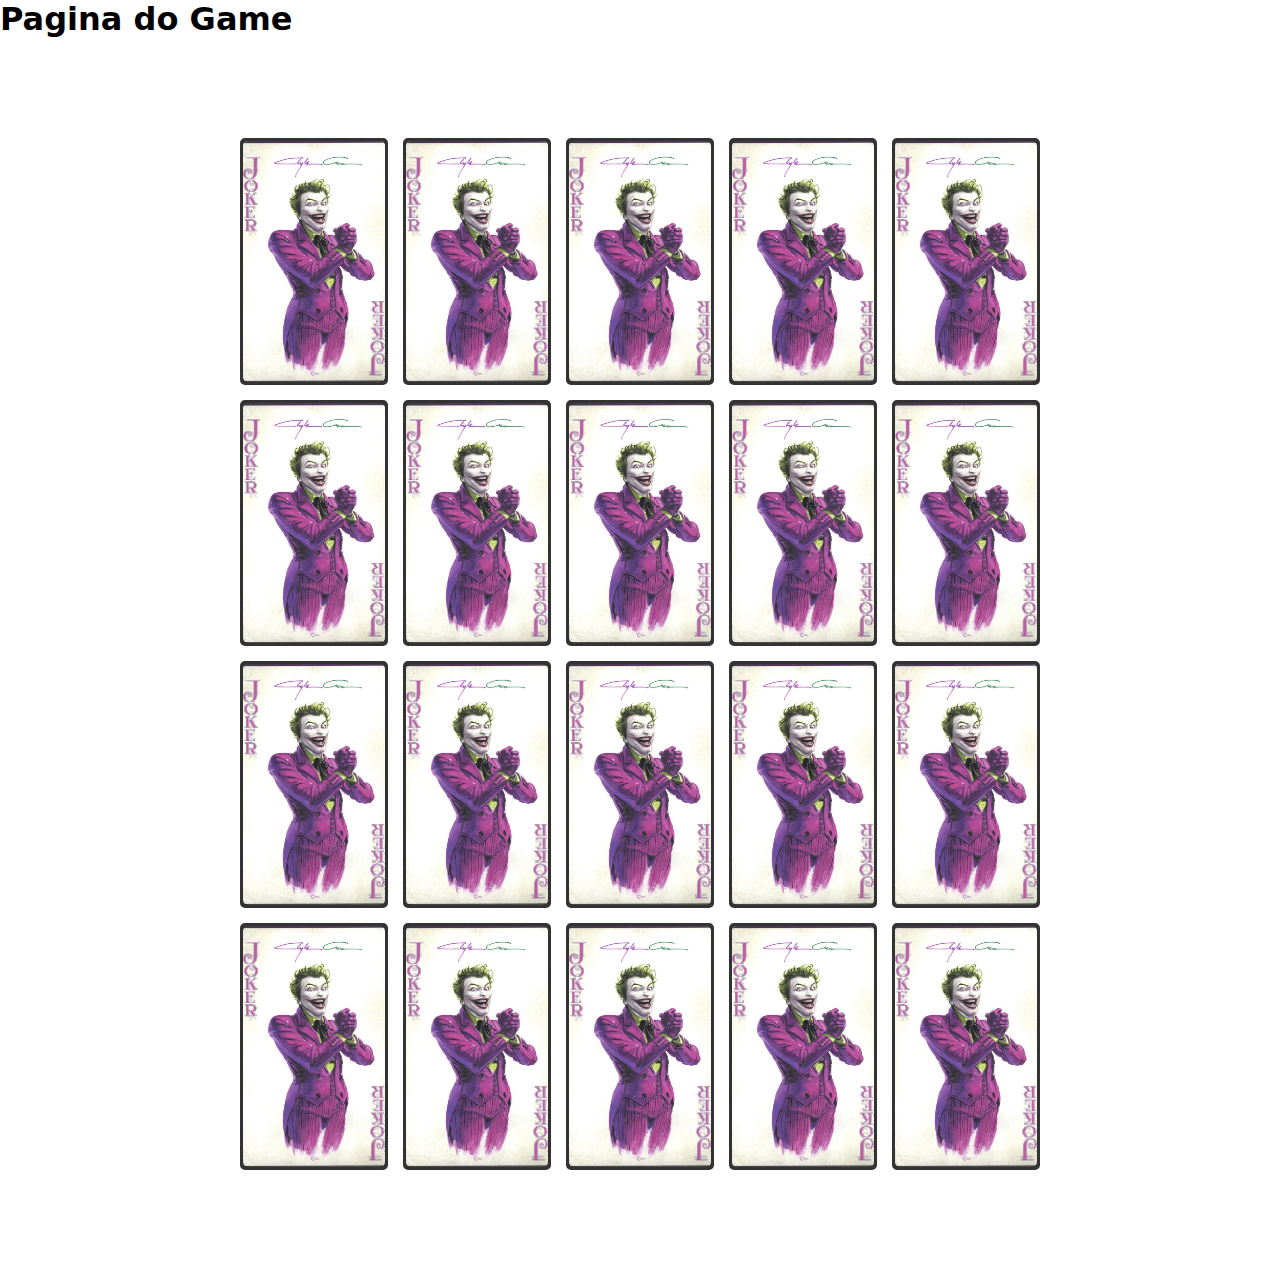
==== pages/game.html @ 57e4dd9c "jogo da memoria" ====
<!DOCTYPE html>
<html lang="en">
<head>
    <meta charset="UTF-8">
    <meta name="viewport" content="width=device-width, initial-scale=1.0">
    <title>Jogo da Memoria</title>
    <!-- css -->
     <link rel="stylesheet" href="../css/reset.css">
     <link rel="stylesheet" href="../css/game.css">
</head>
<body>
    <h1>Pagina do Game</h1>

    <div class="grid">
    </div>
     


    <script src="../js/game.js"></script>
</body>
</html>
---- css/game.css ----
.grid{
    display: grid;
    width: 100%;
    max-width: 800px;
    grid-template-columns: repeat(5, 1fr);
    gap: 15px;
    margin: 100px auto;
}

.card{
    aspect-ratio: 3/5;/*proporção da card*/
    width: 100%;
    border-radius: 5px;
    position: relative;
    transition: all 400ms ease;
    transform-style: preserve-3d;/*preserva style de 3d*/
    border: solid 3px #333;
    background-color: #333;
}

.face{
    width: 100%;
    height: 100%;
    position: absolute;
    background-size: cover;
    background-position: center;
    border-radius: 5px;
}

.front{
transform: rotateY(180deg);
}

.back{/*manipulando uma imagem no css*/
    background-image: url('../img/Riddler_.png');
    backface-visibility: hidden;/*a parte de trás será hidden*/
    
}

.reveal-card{
    transform: rotateY(180deg);/*animation de rotate*/
    
}

.disabled-card{
    filter: saturate(0);
    opacity: 0.5;
    animation: acertou .4s;
    transition: filter .3s;
}




@keyframes acertou {
    0%{
        scale: .97;
    }

    50%{
        scale: .94
    }

    10%{
        scale: 1;
    }
}



/* ============ mobile ================= */

@media (max-width: 800px){

    .grid{
        display: grid;
        width: 100%;
        max-width: 800px;
        grid-template-columns: repeat(4, 1fr);
        gap: 15px;
        margin: 100px auto;
    }
}
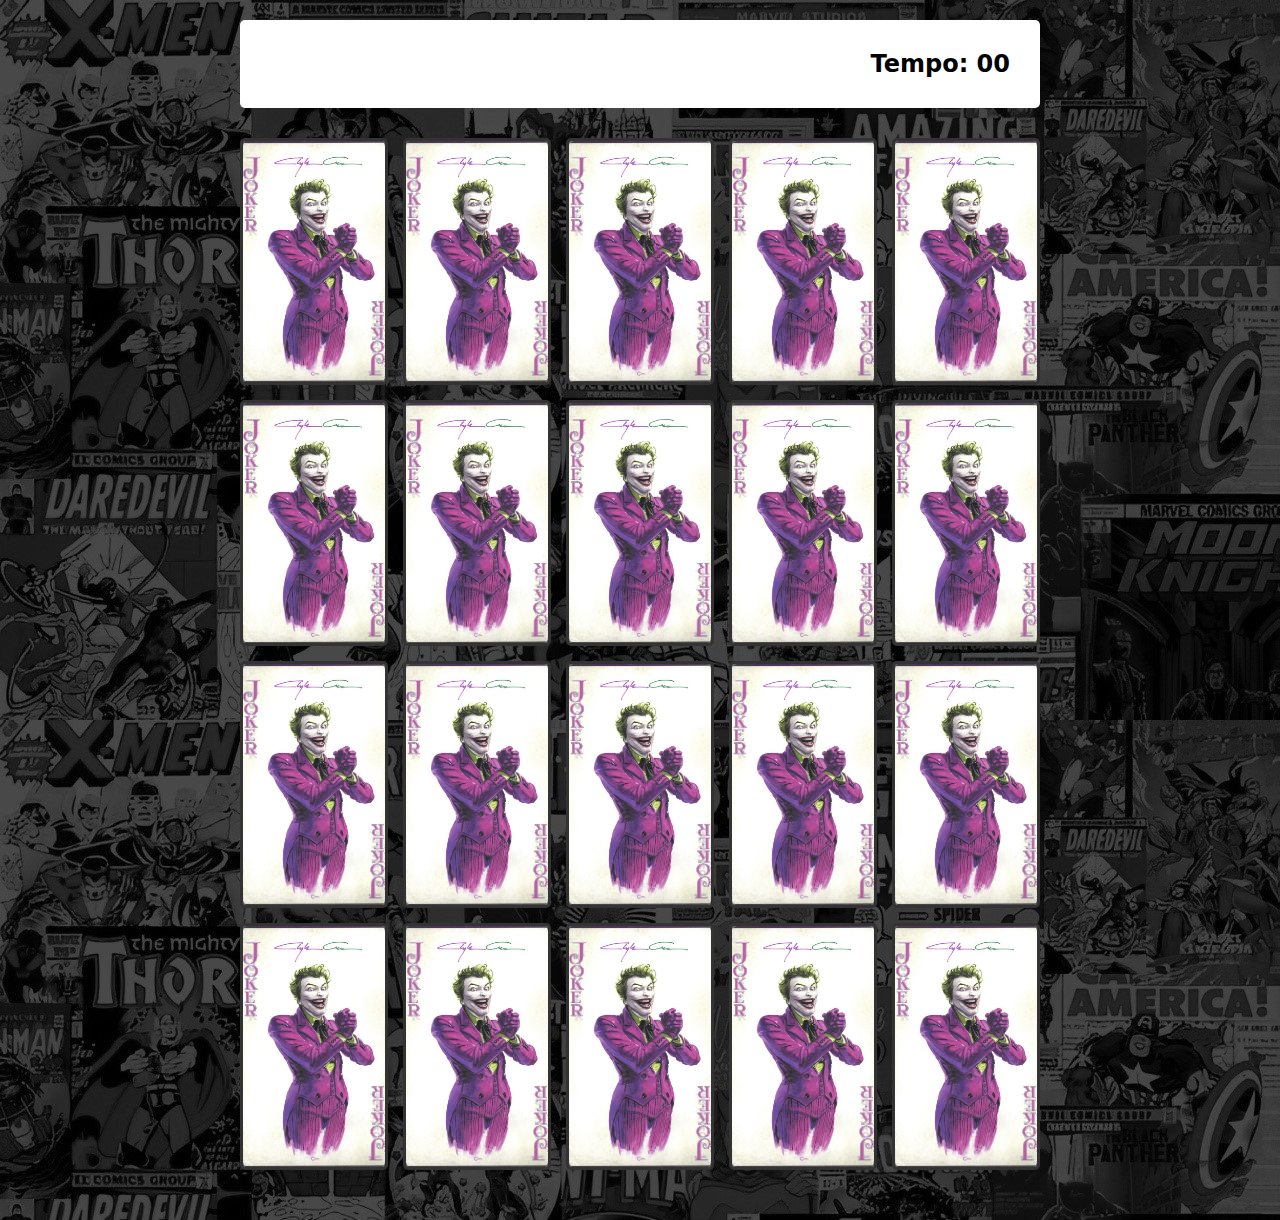
==== commit 28aed336: "estilo do fundo e timer" ====
--- a/pages/game.html
+++ b/pages/game.html
@@ -9,10 +9,18 @@
      <link rel="stylesheet" href="../css/game.css">
 </head>
 <body>
-    <h1>Pagina do Game</h1>
 
-    <div class="grid">
-    </div>
+    <main>
+        <header>
+            <span class="player"></span>
+            <span>Tempo: <span class="timer">00</span></span>
+        </header>
+    
+        <div class="grid">
+        </div>
+    </main>
+
+  
      
 
 
--- a/css/game.css
+++ b/css/game.css
@@ -1,11 +1,44 @@
+
+
+
 .grid{
     display: grid;
     width: 100%;
     max-width: 800px;
     grid-template-columns: repeat(5, 1fr);
     gap: 15px;
-    margin: 100px auto;
+    margin: 0 auto;
 }
+
+main{
+    display: flex;
+    flex-direction: column;
+    width: 100%;
+    min-height: 100vh;
+    align-items: center;
+    justify-content: center;
+    padding: 20px 20px 50px;
+    background-image: url('../img/fundo.jpg');
+   
+
+}
+
+header{
+    display: flex;
+    align-items: center;
+    justify-content: space-between;
+    width: 100%;
+    max-width: 800px;
+    padding: 30px;
+    margin: 0 0 30px;
+    background-color: rgb(255, 255, 255);
+    border-radius: 5px;
+    font-family: "Press Start 2P", system-ui;
+    font-size: 1.5em;
+    font-weight: 900;
+
+}
+
 
 .card{
     aspect-ratio: 3/5;/*proporção da card*/
@@ -15,7 +48,7 @@
     transition: all 400ms ease;
     transform-style: preserve-3d;/*preserva style de 3d*/
     border: solid 3px #333;
-    background-color: #333;
+    background-color: #686868;
 }
 
 .face{
